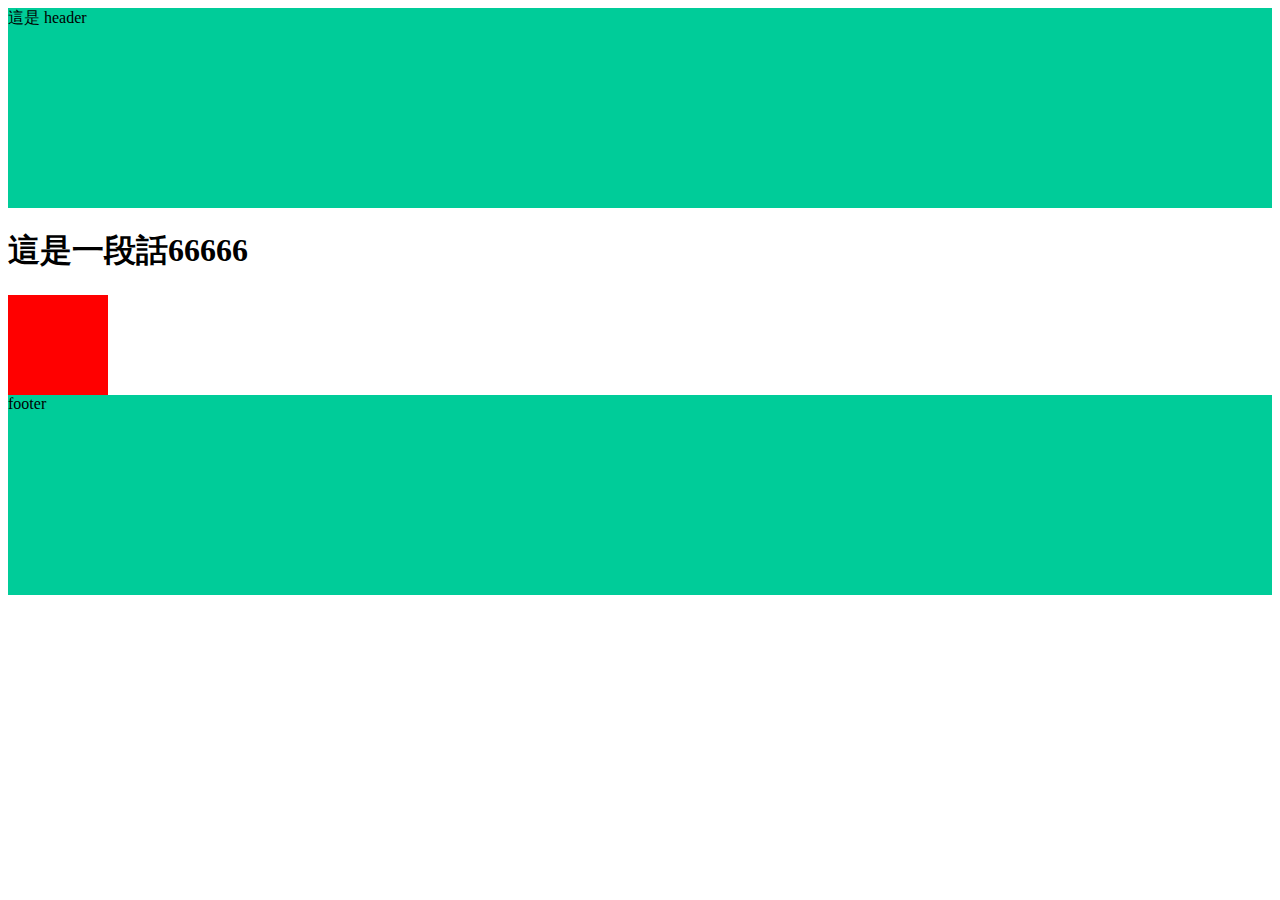
==== index.html @ 5be5b75d "Update 2022-09-06T07:16:48.329Z" ====
<!DOCTYPE html>
<html lang="en">

<head>
  <meta charset="UTF-8">
  <meta name="viewport" content="width=device-width, initial-scale=1.0">
  <meta http-equiv="X-UA-Compatible" content="ie=edge">
  <title>首頁</title>
  <link rel="stylesheet" href="./assets/style/all.css">
</head>

<body>
  <header class="header">
    這是 header
  </header>

  
<h1>
  這是一段話66666
</h1>

<div class="box"></div>

  <footer class="footer">
    footer
  </footer>
  <script src="./assets/js/vendors.js"></script>
  <script src="./assets/js/all.js"></script>
</body>

</html>
---- assets/style/all.css ----
.header {
  height: 200px;
  background-color: #00cc99; }

.footer {
  height: 200px;
  background-color: #00cc99; }

.box {
  width: 100px;
  height: 100px;
  background-color: red;
  display: -webkit-box;
  display: -ms-flexbox;
  display: flex;
  -webkit-transition: all 0.5s;
  -o-transition: all 0.5s;
  transition: all 0.5s; }
  .box:hover {
    width: 200px;
    background-color: #00cc99; }

/*# sourceMappingURL=all.css.map */
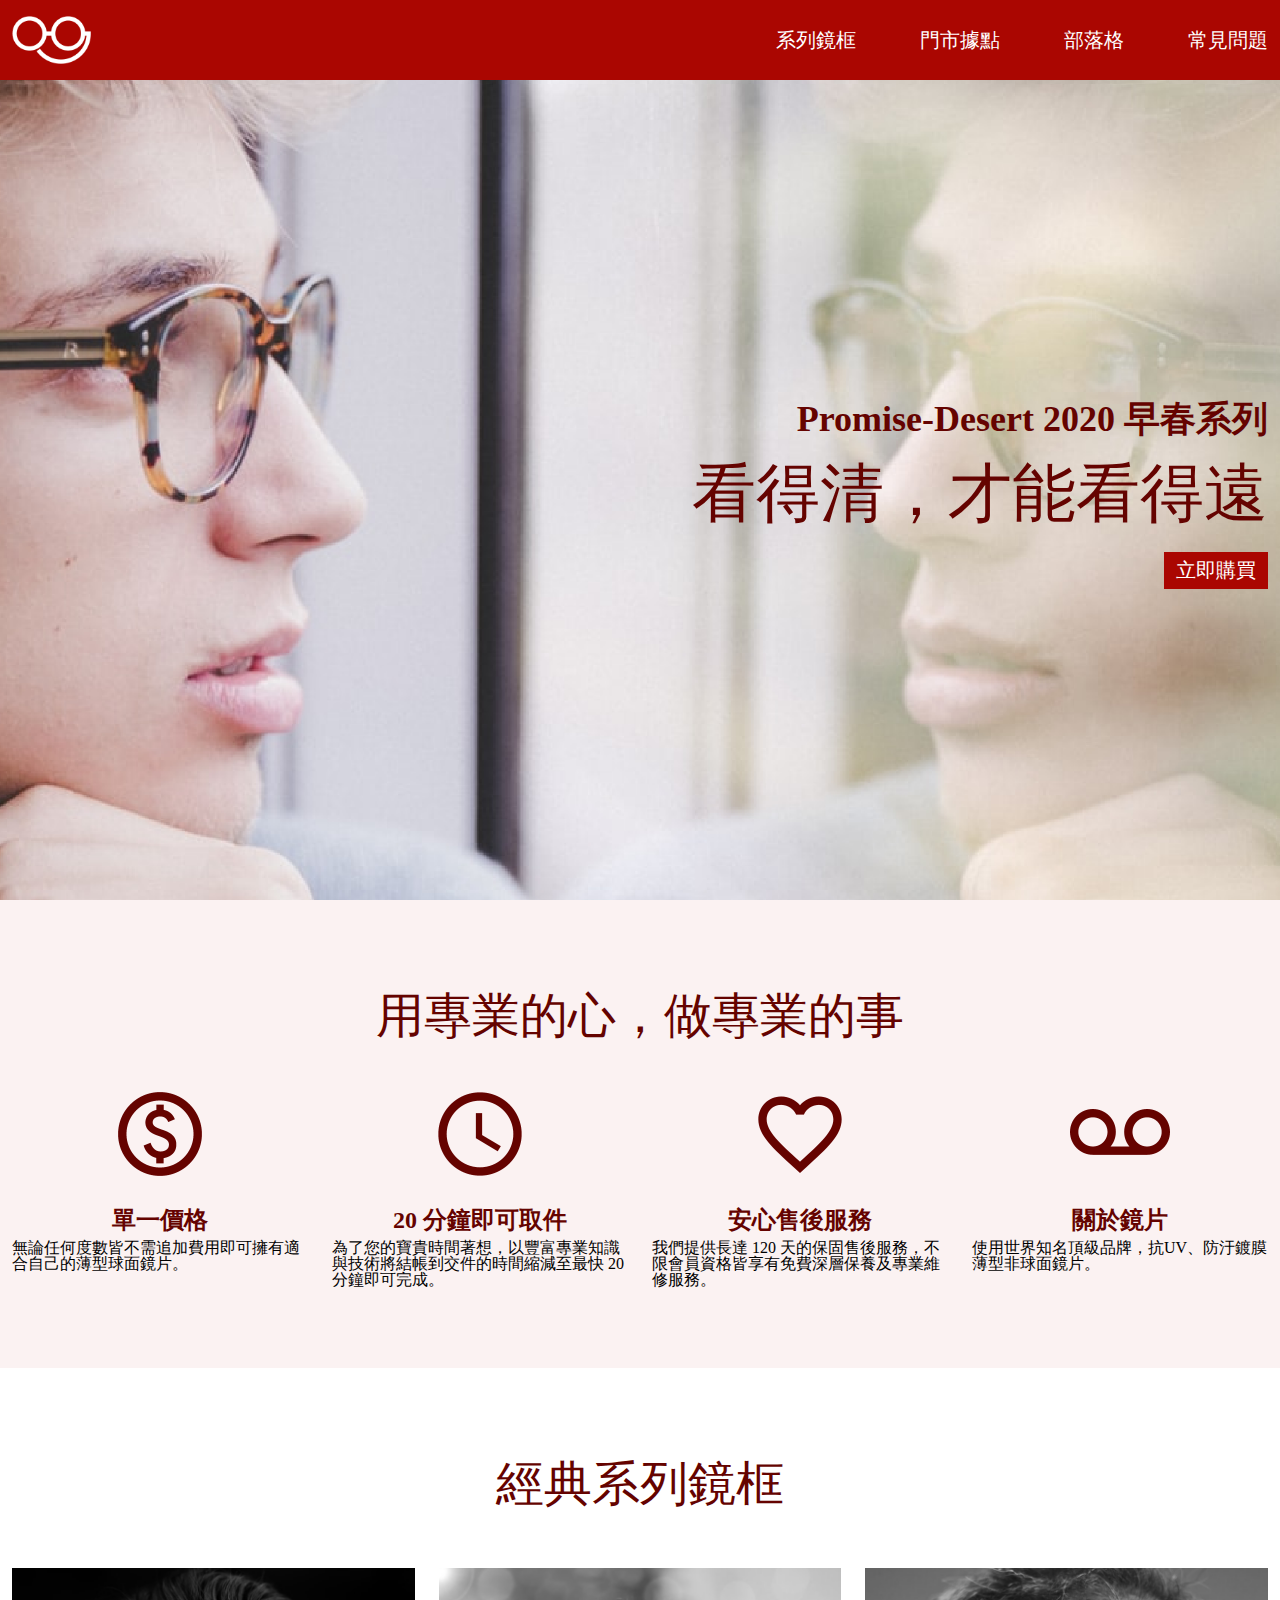
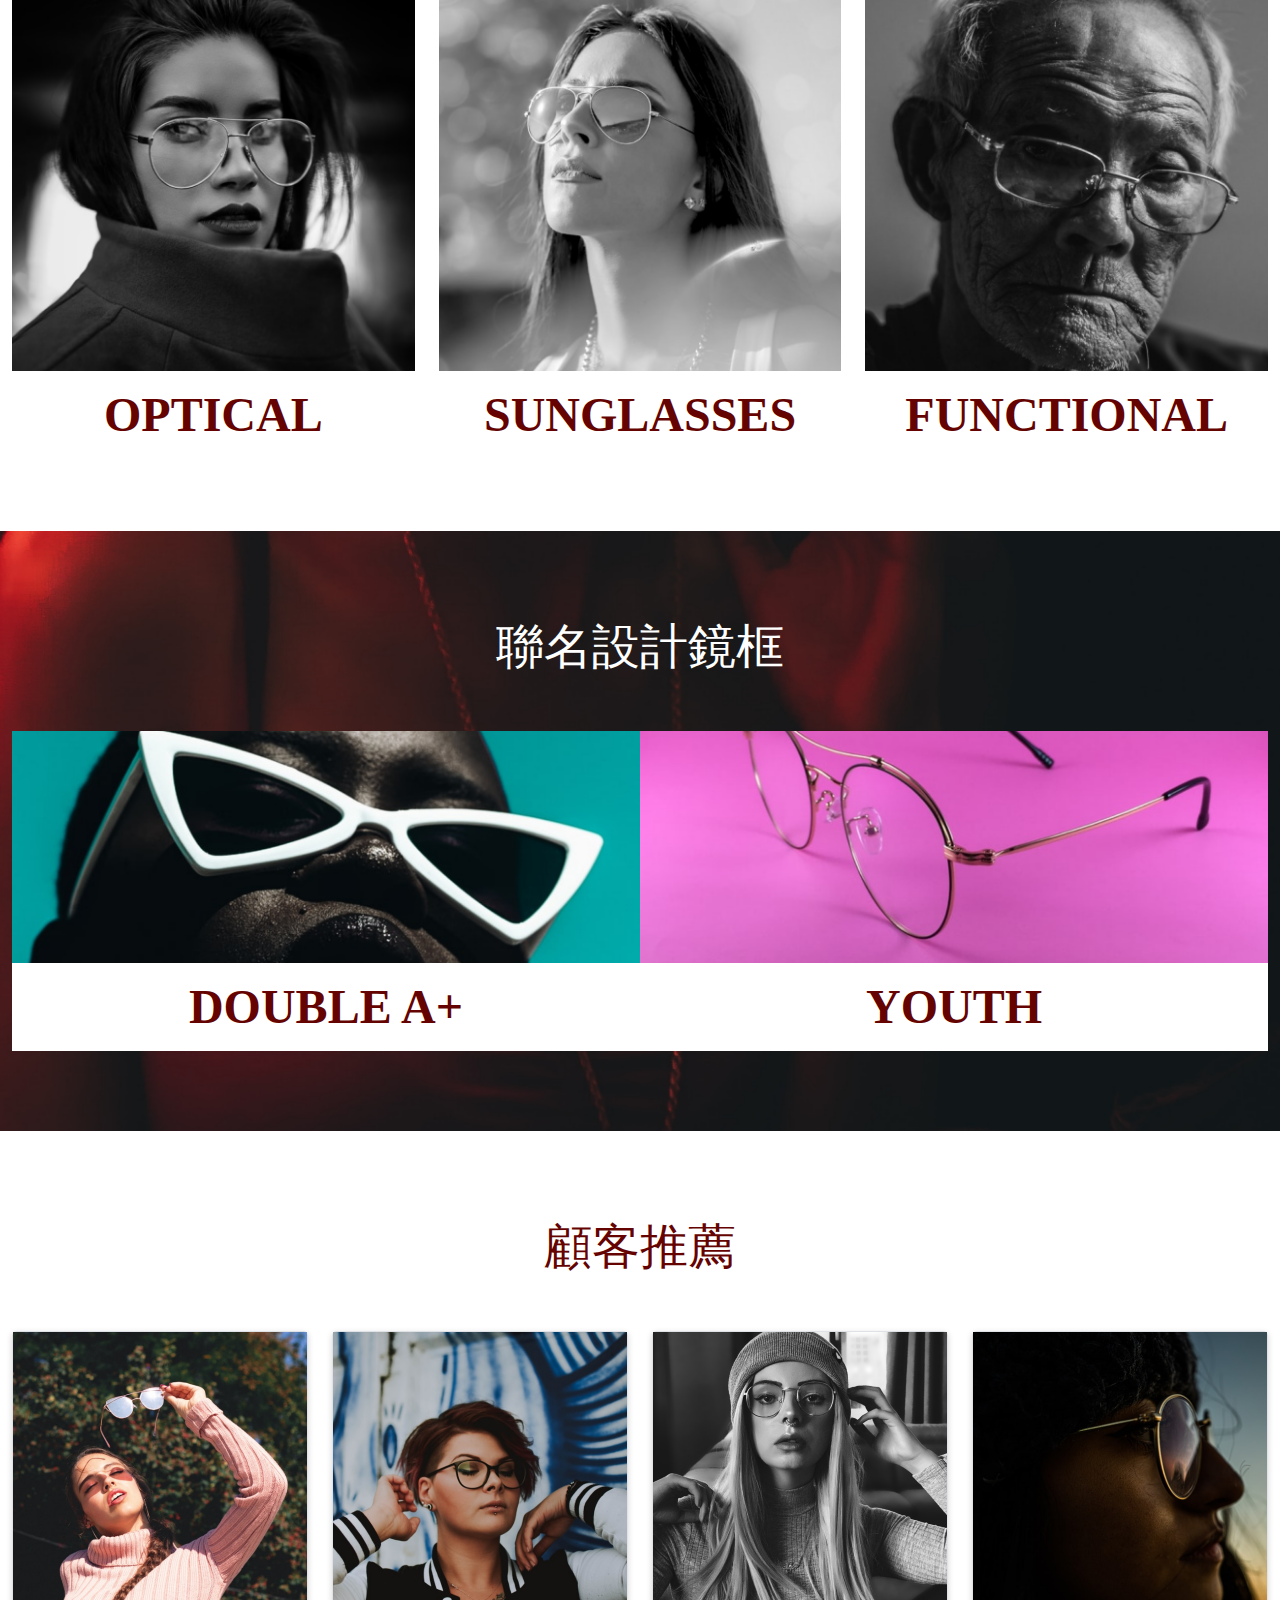
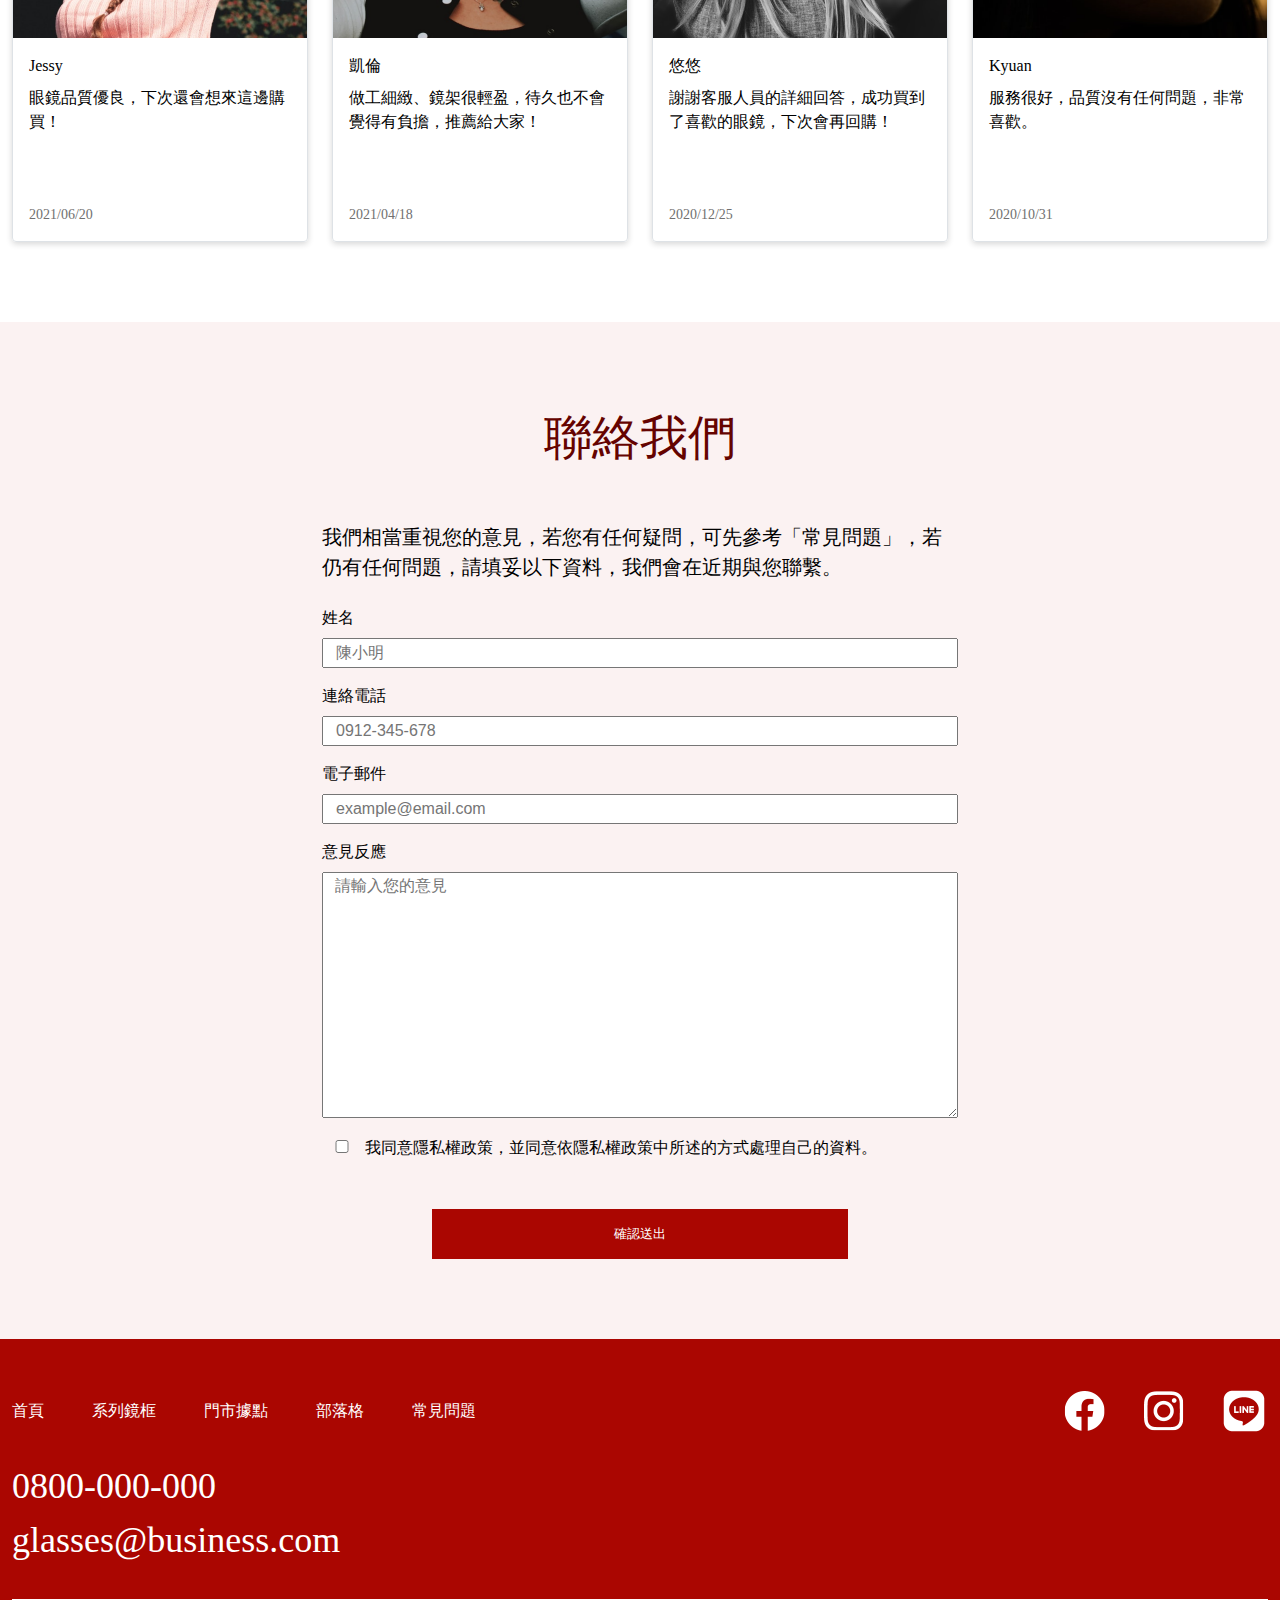
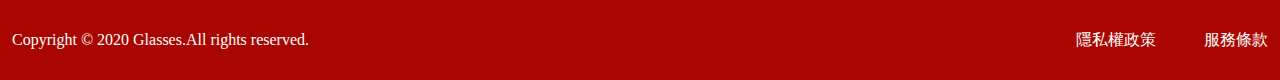
==== commit bbdb4cb3: "Update 2022-09-13T08:41:25.617Z" ====
--- a/index.html
+++ b/index.html
@@ -3,29 +3,200 @@
 
 <head>
   <meta charset="UTF-8">
+  <meta http-equiv="X-UA-Compatible" content="IE=edge">
   <meta name="viewport" content="width=device-width, initial-scale=1.0">
-  <meta http-equiv="X-UA-Compatible" content="ie=edge">
-  <title>首頁</title>
+  <title>
+    首頁
+  </title>
+  <link rel="stylesheet" href="https://cdnjs.cloudflare.com/ajax/libs/font-awesome/6.1.1/css/all.min.css"
+    integrity="sha512-KfkfwYDsLkIlwQp6LFnl8zNdLGxu9YAA1QvwINks4PhcElQSvqcyVLLD9aMhXd13uQjoXtEKNosOWaZqXgel0g=="
+    crossorigin="anonymous" referrerpolicy="no-referrer">
   <link rel="stylesheet" href="./assets/style/all.css">
+
 </head>
 
 <body>
-  <header class="header">
-    這是 header
-  </header>
+  <div class="full-red">
+    <div class="container nav-bar">
+      <div class="logo">
+        <a href="index.html">
+          <img src="./assets/images/logo-white.png" alt="logo"></a>
+      </div>
+      <ul>
+        <li><a href="#">系列鏡框</a></li>
+        <li><a href="location.html">門市據點</a></li>
+        <li><a href="#">部落格</a></li>
+        <li><a href="#">常見問題</a></li>
+      </ul>
+    </div>
+  </div>
 
   
-<h1>
-  這是一段話66666
-</h1>
-
-<div class="box"></div>
-
-  <footer class="footer">
-    footer
-  </footer>
-  <script src="./assets/js/vendors.js"></script>
-  <script src="./assets/js/all.js"></script>
+<div class="banner">
+  <div class="content container">
+    <h1>Promise-Desert 2020 早春系列</h1>
+    <span>看得清，才能看得遠</span>
+    <button><a href="#">立即購買</a></button>
+  </div>
+</div>
+
+<div class="feature full-pink">
+  <div class="container">
+    <h2 class="title mb-4">
+      用專業的心，做專業的事
+    </h2>
+    <ul>
+      <li><img class="mb-3" src="./assets/images/home-section2-1.png" alt="">
+        <h3 class="mb-1">單一價格</h3>
+        <p>無論任何度數皆不需追加費用即可擁有適合自己的薄型球面鏡片。</p>
+      </li>
+      <li><img class="mb-3" src="./assets/images/home-section2-2.png" alt="">
+        <h3 class="mb-1">20 分鐘即可取件</h3>
+        <p>為了您的寶貴時間著想，以豐富專業知識與技術將結帳到交件的時間縮減至最快 20 分鐘即可完成。</p>
+      </li>
+      <li><img class="mb-3" src="./assets/images/home-section2-3.png" alt="">
+        <h3 class="mb-1">安心售後服務</h3>
+        <p>我們提供長達 120 天的保固售後服務，不限會員資格皆享有免費深層保養及專業維修服務。</p>
+      </li>
+      <li><img class="mb-3" src="./assets/images/home-sectioin2-4.png" alt="">
+        <h3 class="mb-1">關於鏡片</h3>
+        <p>使用世界知名頂級品牌，抗UV、防汙鍍膜薄型非球面鏡片。</p>
+      </li>
+
+    </ul>
+  </div>
+</div>
+
+<div class="classic container">
+  <h2 class="title mb-6">
+    經典系列鏡框
+  </h2>
+  <ul>
+    <li><img class="mb-1" src="./assets/images/home-section3-1.png" alt="">
+      <h3>OPTICAL</h3>
+    </li>
+    <li><img class="mb-1" src="./assets/images/home-section3-2.png" alt="">
+      <h3>SUNGLASSES</h3>
+    </li>
+    <li><img class="mb-1" src="./assets/images/home-section3-3.png" alt="">
+      <h3>FUNCTIONAL</h3>
+    </li>
+  </ul>
+</div>
+
+<div class="designed">
+  <div class="container">
+    <h2 class="title mb-6">
+      聯名設計鏡框
+    </h2>
+    <ul>
+      <li><img class="mb-1" src="./assets/images/home-section4-1.png" alt="">
+        <h3>DOUBLE A+</h3>
+      </li>
+      <li><img class="mb-1" src="./assets/images/home-section4-2.png" alt="">
+        <h3>YOUTH</h3>
+      </li>
+    </ul>
+
+  </div>
+</div>
+
+<div class="recommend container">
+  <h2 class="title mb-6">
+    顧客推薦
+  </h2>
+  <ul>
+    <li><img src="./assets/images/home-section5-1.png" alt="">
+      <div class="text">
+        <p class="mb-1">Jessy</p>
+        <p>眼鏡品質優良，下次還會想來這邊購買！</p>
+        <span>2021/06/20</span>
+      </div>
+    </li>
+    <li><img src="./assets/images/home-section5-2.png" alt="">
+      <div class="text">
+        <p class="mb-1">凱倫</p>
+        <p>做工細緻、鏡架很輕盈，待久也不會覺得有負擔，推薦給大家！</p>
+        <span>2021/04/18</span>
+      </div>
+    </li>
+    <li><img src="./assets/images/home-section5-3.png" alt="">
+      <div class="text">
+        <p class="mb-1">悠悠</p>
+        <p>謝謝客服人員的詳細回答，成功買到了喜歡的眼鏡，下次會再回購！</p>
+        <span>2020/12/25</span>
+      </div>
+    </li>
+    <li><img src="./assets/images/home-section5-4.png" alt="">
+      <div class="text">
+        <p class="mb-1">Kyuan</p>
+        <p>服務很好，品質沒有任何問題，非常喜歡。</p>
+        <span>2020/10/31</span>
+      </div>
+    </li>
+
+  </ul>
+</div>
+
+<div class="contact-form full-pink">
+  <div class="container">
+    <h2 class="title mb-6">
+      聯絡我們
+    </h2>
+    <p class="introduce mb-3">我們相當重視您的意見，若您有任何疑問，可先參考「常見問題」，若仍有任何問題，請填妥以下資料，我們會在近期與您聯繫。</p>
+    <form action="">
+      <label for="name">姓名</label>
+      <input type="text" name="name" placeholder="陳小明">
+      <label for="tel">連絡電話</label>
+      <input type="tel" name="tel" placeholder="0912-345-678">
+      <label for="email">電子郵件</label>
+      <input type="email" name="email" placeholder="example@email.com">
+      <label for="opinion">意見反應</label>
+      <textarea rows="10" name="opinion" placeholder="請輸入您的意見"></textarea>
+      <div class="check">
+        <input style="width: 5%;" type="checkbox" name="check">
+        <span>我同意隱私權政策，並同意依隱私權政策中所述的方式處理自己的資料。</span>
+        <button type="button">確認送出</button>
+      </div>
+
+    </form>
+  </div>
+</div>
+
+    <div class="full-red">
+      <div class="container footer">
+        <div class="top-part">
+          <ul class="page">
+            <li><a href="#">首頁</a></li>
+            <li><a href="#">系列鏡框</a></li>
+            <li><a href="location.html">門市據點</a></li>
+            <li><a href="#">部落格</a></li>
+            <li><a href="#">常見問題</a></li>
+          </ul>
+          <ul class="social">
+            <li><a href="#"><img src="./assets/images/ic-social-fb.png" alt=""></a></li>
+            <li><a href="#"><img src="./assets/images/ic_social_ig.png" alt=""></a></li>
+            <li><a href="#"><img src="./assets/images/ic_social_line.png" alt=""></a></li>
+          </ul>
+          <ul class="contact">
+            <li><a href="tel:+886800-000-000"><i class="fa-solid fa-phone"></i> 0800-000-000</a></li>
+            <li>
+              <a href="mailto:glasses@business.com"> <i class="fa-regular fa-envelope"></i>
+                glasses@business.com</a>
+            </li>
+          </ul>
+        </div>
+        <div class="bottom-part">
+          <p>Copyright © 2020 Glasses.All rights reserved.</p>
+          <div class="comment">
+            <ul>
+              <li>隱私權政策</li>
+              <li>服務條款</li>
+            </ul>
+          </div>
+        </div>
+      </div>
+    </div>
 </body>
 
-</html>
+</html>--- a/assets/style/all.css
+++ b/assets/style/all.css
@@ -1,23 +1,606 @@
-.header {
-  height: 200px;
-  background-color: #00cc99; }
+/* http://meyerweb.com/eric/tools/css/reset/ 
+   v2.0 | 20110126
+   License: none (public domain)
+*/
+html, body, div, span, applet, object, iframe,
+h1, h2, h3, h4, h5, h6, p, blockquote, pre,
+a, abbr, acronym, address, big, cite, code,
+del, dfn, em, img, ins, kbd, q, s, samp,
+small, strike, strong, sub, sup, tt, var,
+b, u, i, center,
+dl, dt, dd, ol, ul, li,
+fieldset, form, label, legend,
+table, caption, tbody, tfoot, thead, tr, th, td,
+article, aside, canvas, details, embed,
+figure, figcaption, footer, header, hgroup,
+menu, nav, output, ruby, section, summary,
+time, mark, audio, video {
+  margin: 0;
+  padding: 0;
+  border: 0;
+  font-size: 100%;
+  font: inherit;
+  vertical-align: baseline; }
+
+/* HTML5 display-role reset for older browsers */
+article, aside, details, figcaption, figure,
+footer, header, hgroup, menu, nav, section {
+  display: block; }
+
+body {
+  line-height: 1; }
+
+ol, ul {
+  list-style: none; }
+
+blockquote, q {
+  quotes: none; }
+
+blockquote:before, blockquote:after,
+q:before, q:after {
+  content: '';
+  content: none; }
+
+table {
+  border-collapse: collapse;
+  border-spacing: 0; }
+
+* {
+  -webkit-box-sizing: border-box;
+          box-sizing: border-box; }
+
+img {
+  /* max-width: 100%; */
+  width: 100%;
+  vertical-align: middle; }
+
+a {
+  text-decoration: none; }
+
+a:hover {
+  opacity: 0.5; }
+
+img {
+  -o-object-fit: contain;
+     object-fit: contain; }
+
+.full-red {
+  background-color: #AA0601; }
+
+.full-pink {
+  background-color: #fbf2f2; }
+
+.container {
+  max-width: 1320px;
+  padding-left: 12px;
+  padding-right: 12px;
+  margin: 0 auto; }
+
+.mb-1 {
+  margin-bottom: 8px; }
+
+.mb-2 {
+  margin-bottom: 16px; }
+
+.mb-3 {
+  margin-bottom: 24px; }
+
+.mb-4 {
+  margin-bottom: 32px; }
+
+.mb-6 {
+  margin-bottom: 48px; }
+
+.title {
+  text-align: center;
+  font-size: 48px;
+  line-height: 1.5;
+  color: #650300; }
+
+.nav-bar {
+  display: -webkit-box;
+  display: -ms-flexbox;
+  display: flex;
+  -webkit-box-pack: justify;
+      -ms-flex-pack: justify;
+          justify-content: space-between; }
+
+.nav-bar .logo {
+  height: 80px;
+  padding-top: 16px;
+  padding-bottom: 16px;
+  text-align: center; }
+
+.nav-bar .logo img {
+  height: 100%; }
+
+.nav-bar ul {
+  display: -webkit-box;
+  display: -ms-flexbox;
+  display: flex;
+  -ms-flex-wrap: wrap;
+      flex-wrap: wrap;
+  -webkit-box-align: center;
+      -ms-flex-align: center;
+          align-items: center;
+  -webkit-column-gap: 64px;
+     -moz-column-gap: 64px;
+          column-gap: 64px;
+  font-size: 20px; }
+
+.nav-bar ul a {
+  color: white;
+  display: block;
+  padding: 12px 0; }
+
+@media (max-width: 768px) {
+  .container.nav-bar {
+    padding: 0; }
+  .nav-bar {
+    -webkit-box-orient: vertical;
+    -webkit-box-direction: normal;
+        -ms-flex-direction: column;
+            flex-direction: column;
+    height: auto; }
+  .nav-bar ul {
+    -webkit-column-gap: 0;
+       -moz-column-gap: 0;
+            column-gap: 0; }
+  .nav-bar ul li {
+    width: 50%;
+    text-align: center;
+    border: 1px white solid; } }
 
 .footer {
-  height: 200px;
-  background-color: #00cc99; }
-
-.box {
-  width: 100px;
-  height: 100px;
-  background-color: red;
-  display: -webkit-box;
-  display: -ms-flexbox;
-  display: flex;
-  -webkit-transition: all 0.5s;
-  -o-transition: all 0.5s;
-  transition: all 0.5s; }
-  .box:hover {
-    width: 200px;
-    background-color: #00cc99; }
+  color: white; }
+
+.footer a {
+  color: white;
+  display: block; }
+
+.footer .top-part {
+  display: -webkit-box;
+  display: -ms-flexbox;
+  display: flex;
+  -ms-flex-wrap: wrap;
+      flex-wrap: wrap;
+  -webkit-box-align: center;
+      -ms-flex-align: center;
+          align-items: center;
+  row-gap: 24px;
+  padding-top: 48px;
+  padding-bottom: 32px;
+  border-bottom: 1px solid white; }
+
+.footer .page {
+  width: 50%;
+  display: -webkit-box;
+  display: -ms-flexbox;
+  display: flex;
+  -webkit-column-gap: 48px;
+     -moz-column-gap: 48px;
+          column-gap: 48px;
+  font-size: 16px; }
+
+.footer .social {
+  width: 50%;
+  display: -webkit-box;
+  display: -ms-flexbox;
+  display: flex;
+  -webkit-column-gap: 32px;
+     -moz-column-gap: 32px;
+          column-gap: 32px;
+  -webkit-box-pack: end;
+      -ms-flex-pack: end;
+          justify-content: end; }
+
+.footer .social img {
+  width: 48px; }
+
+.footer .contact {
+  font-size: 36px;
+  line-height: 1.5;
+  width: 50%; }
+
+.footer .bottom-part {
+  padding-top: 32px;
+  padding-bottom: 32px;
+  font-size: 16px;
+  display: -webkit-box;
+  display: -ms-flexbox;
+  display: flex;
+  -webkit-box-pack: justify;
+      -ms-flex-pack: justify;
+          justify-content: space-between;
+  -webkit-box-align: center;
+      -ms-flex-align: center;
+          align-items: center; }
+
+.footer .bottom-part ul {
+  display: -webkit-box;
+  display: -ms-flexbox;
+  display: flex;
+  -webkit-column-gap: 48px;
+     -moz-column-gap: 48px;
+          column-gap: 48px; }
+
+@media (max-width: 768px) {
+  .footer .top-part {
+    -webkit-box-orient: horizontal;
+    -webkit-box-direction: reverse;
+        -ms-flex-direction: row-reverse;
+            flex-direction: row-reverse;
+    -webkit-box-align: start;
+        -ms-flex-align: start;
+            align-items: flex-start;
+    padding-top: 24px;
+    padding-bottom: 24px; }
+  .footer .page {
+    display: none; }
+  .footer .social {
+    -webkit-column-gap: 8px;
+       -moz-column-gap: 8px;
+            column-gap: 8px; }
+  .footer .social img {
+    width: 24px; }
+  .footer .contact {
+    font-size: 16px; }
+  .footer .bottom-part,
+  .footer .bottom-part ul {
+    -webkit-box-orient: vertical;
+    -webkit-box-direction: normal;
+        -ms-flex-direction: column;
+            flex-direction: column;
+    -webkit-box-align: start;
+        -ms-flex-align: start;
+            align-items: flex-start;
+    row-gap: 8px; }
+  .footer .bottom-part {
+    padding-top: 16px;
+    padding-bottom: 24px; } }
+
+.banner {
+  background: url("../images/home-header.png") no-repeat center center;
+  background-size: cover;
+  height: calc(100vh - 80px);
+  color: #650300; }
+
+.banner .content {
+  display: -webkit-box;
+  display: -ms-flexbox;
+  display: flex;
+  height: 100%;
+  -webkit-box-orient: vertical;
+  -webkit-box-direction: normal;
+      -ms-flex-direction: column;
+          flex-direction: column;
+  -webkit-box-align: end;
+      -ms-flex-align: end;
+          align-items: flex-end;
+  -webkit-box-pack: center;
+      -ms-flex-pack: center;
+          justify-content: center; }
+
+.banner .content h1 {
+  font-size: 36px;
+  font-weight: bold;
+  line-height: 1.5; }
+
+.banner .content span {
+  font-size: 64px;
+  line-height: 1.5;
+  margin-bottom: 10px; }
+
+.banner button {
+  background-color: #aa0601;
+  width: 104px;
+  padding: 5px;
+  border: none; }
+
+.banner button a {
+  font-size: 20px;
+  color: white; }
+
+@media (max-width: 768px) {
+  .banner {
+    background: url("../images/home-header-sm.png") no-repeat center center;
+    background-size: cover; }
+  .banner .content h1 {
+    font-size: 16px;
+    line-height: 1.5; }
+  .banner .content span {
+    font-size: 24px;
+    line-height: 1.5; } }
+
+.feature {
+  padding-top: 80px;
+  padding-bottom: 80px;
+  text-align: center; }
+
+.feature ul {
+  display: -webkit-box;
+  display: -ms-flexbox;
+  display: flex;
+  -ms-flex-wrap: wrap;
+      flex-wrap: wrap;
+  -webkit-column-gap: 24px;
+     -moz-column-gap: 24px;
+          column-gap: 24px;
+  row-gap: 32px; }
+
+.feature ul li {
+  -webkit-box-flex: 1;
+      -ms-flex: 1;
+          flex: 1; }
+  @media (max-width: 992px) {
+    .feature ul li {
+      -webkit-box-flex: 1;
+          -ms-flex: auto;
+              flex: auto;
+      width: 100%; } }
+
+.feature h3 {
+  color: #650300;
+  font-weight: bold;
+  font-size: 24px; }
+
+.feature p {
+  text-align: left;
+  font-size: 16px; }
+
+.feature img {
+  width: 100px; }
+
+@media (max-width: 768px) {
+  .feature p {
+    text-align: center; } }
+
+.classic {
+  padding-top: 80px;
+  padding-bottom: 80px;
+  text-align: center; }
+
+.classic ul {
+  display: -webkit-box;
+  display: -ms-flexbox;
+  display: flex;
+  -ms-flex-wrap: wrap;
+      flex-wrap: wrap;
+  -webkit-column-gap: 24px;
+     -moz-column-gap: 24px;
+          column-gap: 24px;
+  -webkit-box-pack: justify;
+      -ms-flex-pack: justify;
+          justify-content: space-between; }
+
+.classic ul li {
+  -webkit-box-flex: 1;
+      -ms-flex: 1;
+          flex: 1; }
+
+.classic h3 {
+  color: #650300;
+  font-size: 48px;
+  line-height: 1.5;
+  font-weight: bold; }
+
+@media (max-width: 768px) {
+  .classic ul li {
+    -webkit-box-flex: 1;
+        -ms-flex: auto;
+            flex: auto;
+    width: 100%; } }
+
+.designed {
+  background: url("../images/index-bg.png") no-repeat center center;
+  background-size: cover;
+  padding-top: 80px;
+  padding-bottom: 80px;
+  text-align: center; }
+
+.designed .title {
+  color: white; }
+
+.designed h3 {
+  color: #650300;
+  font-size: 48px;
+  line-height: 1.5;
+  font-weight: bold; }
+
+.designed ul {
+  display: -webkit-box;
+  display: -ms-flexbox;
+  display: flex;
+  -ms-flex-wrap: wrap;
+      flex-wrap: wrap;
+  row-gap: 24px; }
+
+.designed ul li {
+  width: 50%;
+  background-color: white;
+  padding-bottom: 8px; }
+
+@media (max-width: 768px) {
+  .designed {
+    padding-top: 40px;
+    padding-bottom: 40px; }
+  .designed ul li {
+    width: 100%; } }
+
+.recommend {
+  padding-top: 80px;
+  padding-bottom: 80px;
+  text-align: center; }
+
+.recommend ul {
+  display: -webkit-box;
+  display: -ms-flexbox;
+  display: flex;
+  -ms-flex-wrap: wrap;
+      flex-wrap: wrap;
+  -webkit-column-gap: 24px;
+     -moz-column-gap: 24px;
+          column-gap: 24px;
+  row-gap: 16px; }
+
+.recommend ul li {
+  position: relative;
+  text-align: left;
+  -webkit-box-flex: 1;
+      -ms-flex: auto;
+          flex: auto;
+  width: 22%;
+  height: 511px;
+  border: 1px solid #dee2e6;
+  border-radius: 4px;
+  -webkit-box-shadow: 0 2px 6px #00000029;
+          box-shadow: 0 2px 6px #00000029; }
+
+.recommend ul li img {
+  width: 100%;
+  height: 306px;
+  -o-object-fit: cover;
+     object-fit: cover; }
+
+.recommend ul li .text {
+  padding: 16px; }
+
+.text p {
+  font-size: 16px;
+  line-height: 1.5; }
+
+.text span {
+  position: absolute;
+  font-size: 14px;
+  line-height: 1.5;
+  left: 16px;
+  bottom: 16px;
+  color: #707070; }
+
+@media (max-width: 768px) {
+  .recommend ul li {
+    width: 100%; } }
+
+.contact-form {
+  padding-top: 80px;
+  padding-bottom: 80px; }
+
+.contact-form .container {
+  margin: 0 auto;
+  max-width: 660px;
+  padding-left: 12px;
+  padding-right: 12px; }
+
+.contact-form .introduce {
+  font-size: 20px;
+  line-height: 1.5; }
+
+.contact-form label {
+  display: block;
+  margin-bottom: 8px;
+  font-size: 16px;
+  line-height: 1.5; }
+
+.contact-form input,
+.contact-form textarea {
+  width: 100%;
+  margin-bottom: 16px;
+  font-size: 16px;
+  line-height: 1.5;
+  padding-left: 12px; }
+
+.contact-form button {
+  display: block;
+  width: 416px;
+  margin: 0 auto;
+  padding: 16px 0;
+  font-size: 16;
+  background-color: #aa0601;
+  color: white;
+  border: none;
+  margin-top: 40px; }
+
+.contact-form button:hover {
+  opacity: 0.5; }
+
+@media (max-width: 768px) {
+  .contact-form button {
+    width: 100%; } }
+
+.location {
+  padding-top: 96px;
+  padding-bottom: 80px; }
+  @media (max-width: 992px) {
+    .location {
+      padding-top: 40px;
+      padding-bottom: 64px; } }
+  .location h2 {
+    font-size: 48px;
+    line-height: 1.5;
+    border-left: 8px #9f1213 solid;
+    padding-left: 16px; }
+  .location .drop-menu {
+    font-size: 24px;
+    line-height: 1.5;
+    vertical-align: middle;
+    margin: 32px 0 40px 0; }
+    @media (max-width: 992px) {
+      .location .drop-menu {
+        margin: 24px 0; } }
+    .location .drop-menu select {
+      font-size: 18px;
+      width: 200px;
+      height: 38px; }
+  .location .shop-list {
+    display: -webkit-box;
+    display: -ms-flexbox;
+    display: flex;
+    -webkit-box-pack: start;
+        -ms-flex-pack: start;
+            justify-content: start;
+    -webkit-column-gap: 24px;
+       -moz-column-gap: 24px;
+            column-gap: 24px;
+    row-gap: 48px;
+    -ms-flex-wrap: wrap;
+        flex-wrap: wrap; }
+    .location .shop-list .shop-card {
+      width: calc((100% - 48px) / 3);
+      border: 1px solid #00000020; }
+      @media (max-width: 992px) {
+        .location .shop-list .shop-card {
+          width: 100%; } }
+    .location .shop-list .shop-name {
+      border-bottom: 1px solid #00000020;
+      padding: 8px 24px;
+      font-size: 24px;
+      line-height: 1.5; }
+    .location .shop-list .shop-info {
+      padding: 16px 24px;
+      display: -webkit-box;
+      display: -ms-flexbox;
+      display: flex;
+      -webkit-box-orient: vertical;
+      -webkit-box-direction: normal;
+          -ms-flex-direction: column;
+              flex-direction: column;
+      row-gap: 8px;
+      font-size: 20px;
+      line-height: 1.5; }
+      .location .shop-list .shop-info i {
+        margin-right: 8px;
+        width: 24px;
+        text-align: center; }
+    .location .shop-list button {
+      width: 100%;
+      border-radius: 0px;
+      border: none;
+      background-color: #000000;
+      font-size: 18px;
+      line-height: 1.5;
+      color: white;
+      padding: 16px 0; }
+      .location .shop-list button:hover {
+        opacity: 0.5; }
 
 /*# sourceMappingURL=all.css.map */
